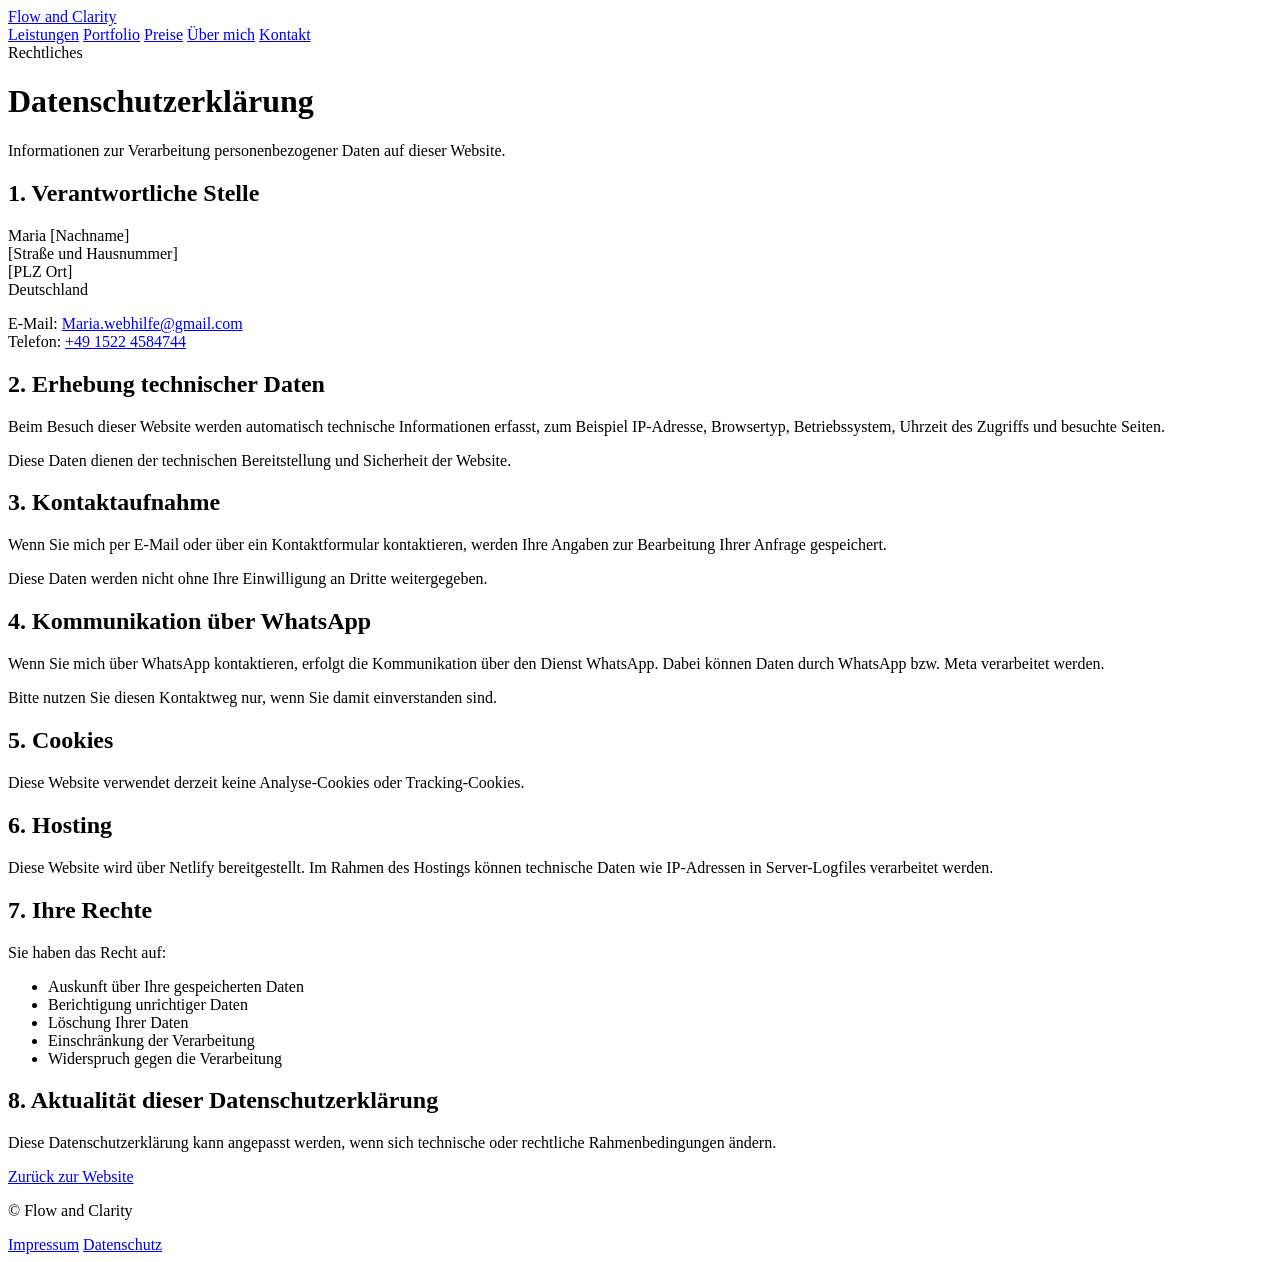
==== datenschutz.html/datenschutz.html @ b3faf334 "add stylish impressum und datenschutz pages" ====
<!DOCTYPE html>
<html lang="de">
<head>
  <meta charset="UTF-8" />
  <meta name="viewport" content="width=device-width, initial-scale=1.0" />
  <title>Datenschutz | Flow and Clarity</title>
  <link href="https://fonts.googleapis.com/css2?family=Inter:wght@400;600;700;800&display=swap" rel="stylesheet">
  <link rel="stylesheet" href="style.css" />
</head>
<body>

  <header class="header">
    <div class="container header__inner">
      <a href="index.html" class="logo">Flow and Clarity</a>

      <nav class="nav">
        <a href="index.html#services">Leistungen</a>
        <a href="index.html#portfolio">Portfolio</a>
        <a href="index.html#pricing">Preise</a>
        <a href="index.html#about">Über mich</a>
        <a href="index.html#contact">Kontakt</a>
      </nav>
    </div>
  </header>

  <main class="legal-page">
    <div class="container legal-page__wrap">
      <div class="legal-hero">
        <span class="legal-hero__badge">Rechtliches</span>
        <h1>Datenschutzerklärung</h1>
        <p>
          Informationen zur Verarbeitung personenbezogener Daten auf dieser Website.
        </p>
      </div>

      <div class="legal-card">
        <h2>1. Verantwortliche Stelle</h2>
        <p>
          Maria [Nachname]<br>
          [Straße und Hausnummer]<br>
          [PLZ Ort]<br>
          Deutschland
        </p>
        <p>
          E-Mail: <a href="mailto:Maria.webhilfe@gmail.com">Maria.webhilfe@gmail.com</a><br>
          Telefon: <a href="tel:+4915224584744">+49 1522 4584744</a>
        </p>
      </div>

      <div class="legal-card">
        <h2>2. Erhebung technischer Daten</h2>
        <p>
          Beim Besuch dieser Website werden automatisch technische Informationen erfasst,
          zum Beispiel IP-Adresse, Browsertyp, Betriebssystem, Uhrzeit des Zugriffs
          und besuchte Seiten.
        </p>
        <p>
          Diese Daten dienen der technischen Bereitstellung und Sicherheit der Website.
        </p>
      </div>

      <div class="legal-card">
        <h2>3. Kontaktaufnahme</h2>
        <p>
          Wenn Sie mich per E-Mail oder über ein Kontaktformular kontaktieren,
          werden Ihre Angaben zur Bearbeitung Ihrer Anfrage gespeichert.
        </p>
        <p>
          Diese Daten werden nicht ohne Ihre Einwilligung an Dritte weitergegeben.
        </p>
      </div>

      <div class="legal-card">
        <h2>4. Kommunikation über WhatsApp</h2>
        <p>
          Wenn Sie mich über WhatsApp kontaktieren, erfolgt die Kommunikation über den Dienst
          WhatsApp. Dabei können Daten durch WhatsApp bzw. Meta verarbeitet werden.
        </p>
        <p>
          Bitte nutzen Sie diesen Kontaktweg nur, wenn Sie damit einverstanden sind.
        </p>
      </div>

      <div class="legal-card">
        <h2>5. Cookies</h2>
        <p>
          Diese Website verwendet derzeit keine Analyse-Cookies oder Tracking-Cookies.
        </p>
      </div>

      <div class="legal-card">
        <h2>6. Hosting</h2>
        <p>
          Diese Website wird über Netlify bereitgestellt. Im Rahmen des Hostings können
          technische Daten wie IP-Adressen in Server-Logfiles verarbeitet werden.
        </p>
      </div>

      <div class="legal-card">
        <h2>7. Ihre Rechte</h2>
        <p>
          Sie haben das Recht auf:
        </p>
        <ul class="legal-list">
          <li>Auskunft über Ihre gespeicherten Daten</li>
          <li>Berichtigung unrichtiger Daten</li>
          <li>Löschung Ihrer Daten</li>
          <li>Einschränkung der Verarbeitung</li>
          <li>Widerspruch gegen die Verarbeitung</li>
        </ul>
      </div>

      <div class="legal-card">
        <h2>8. Aktualität dieser Datenschutzerklärung</h2>
        <p>
          Diese Datenschutzerklärung kann angepasst werden, wenn sich technische oder rechtliche
          Rahmenbedingungen ändern.
        </p>
      </div>

      <div class="legal-back">
        <a href="index.html" class="btn btn--soft">Zurück zur Website</a>
      </div>
    </div>
  </main>

  <footer class="footer">
    <div class="container">
      <p>© Flow and Clarity</p>
      <div class="footer-links">
        <a href="impressum.html">Impressum</a>
        <a href="datenschutz.html">Datenschutz</a>
      </div>
    </div>
  </footer>

</body>
</html>
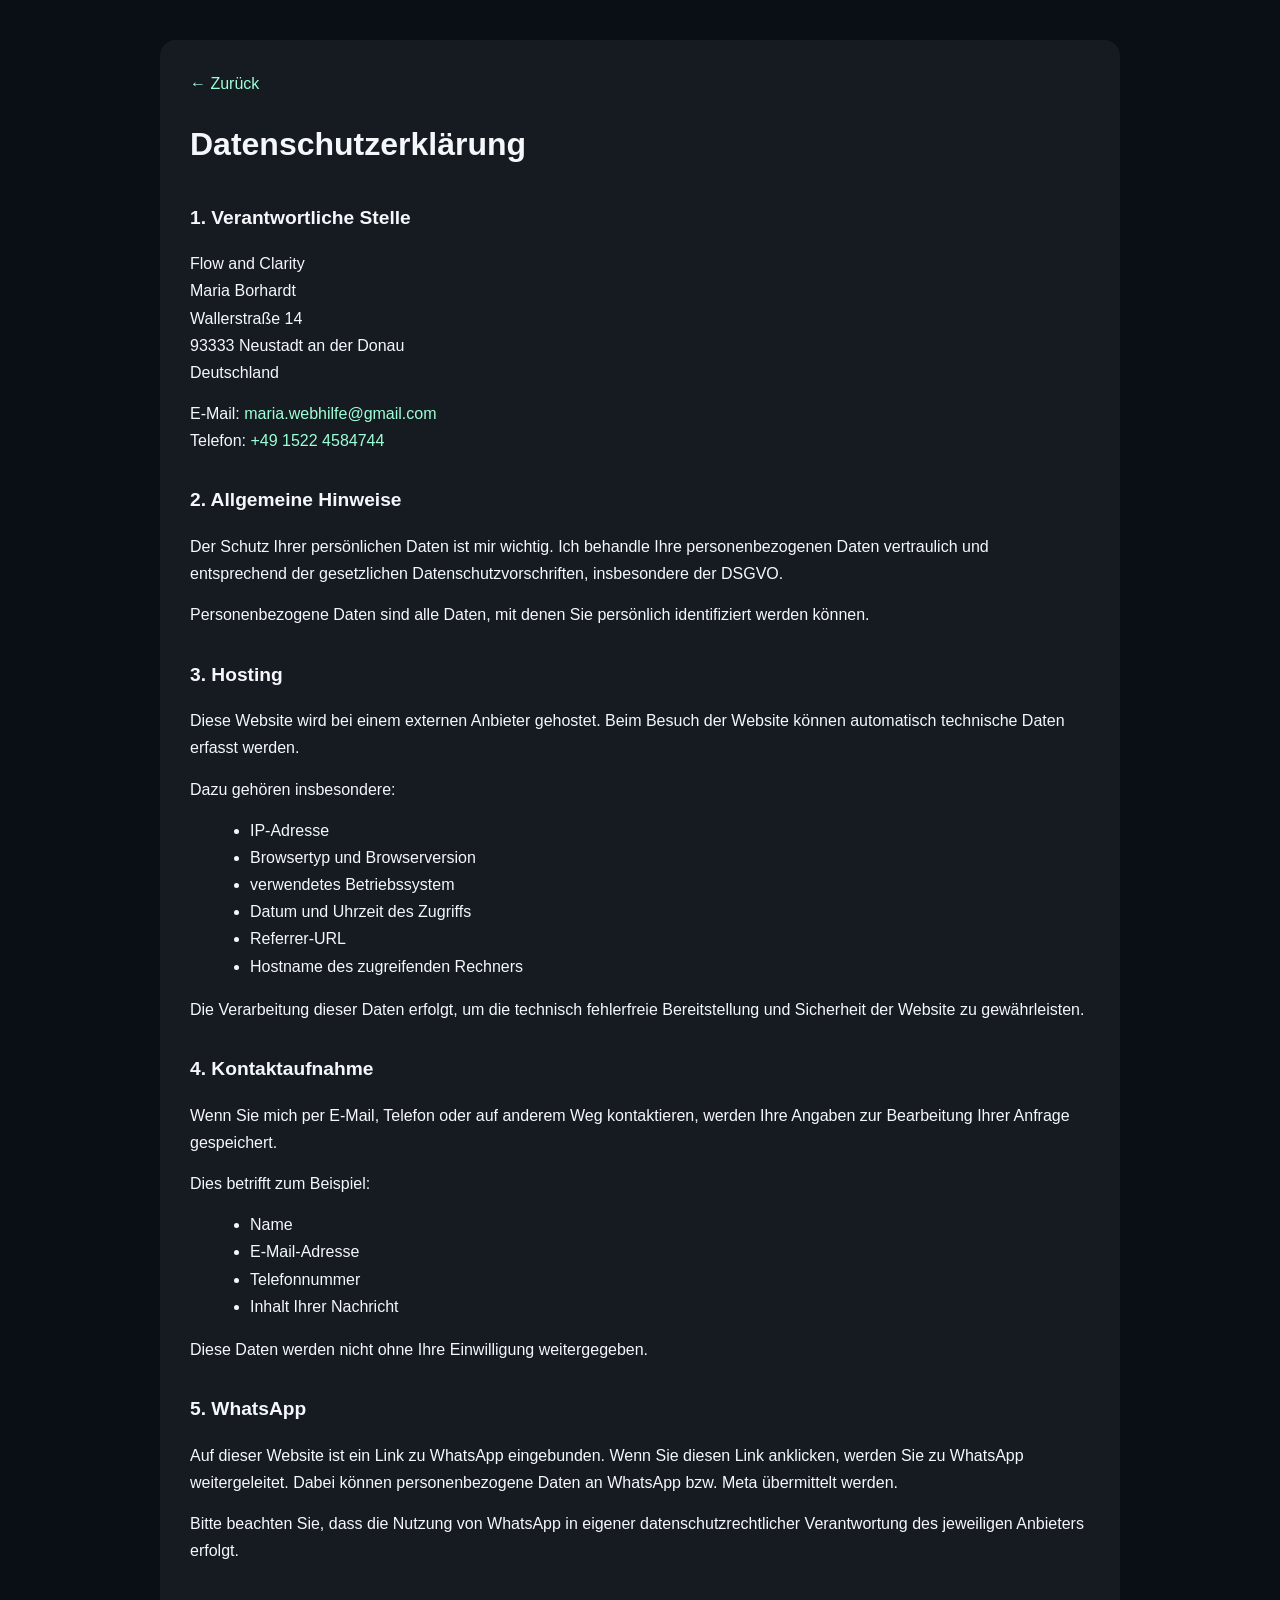
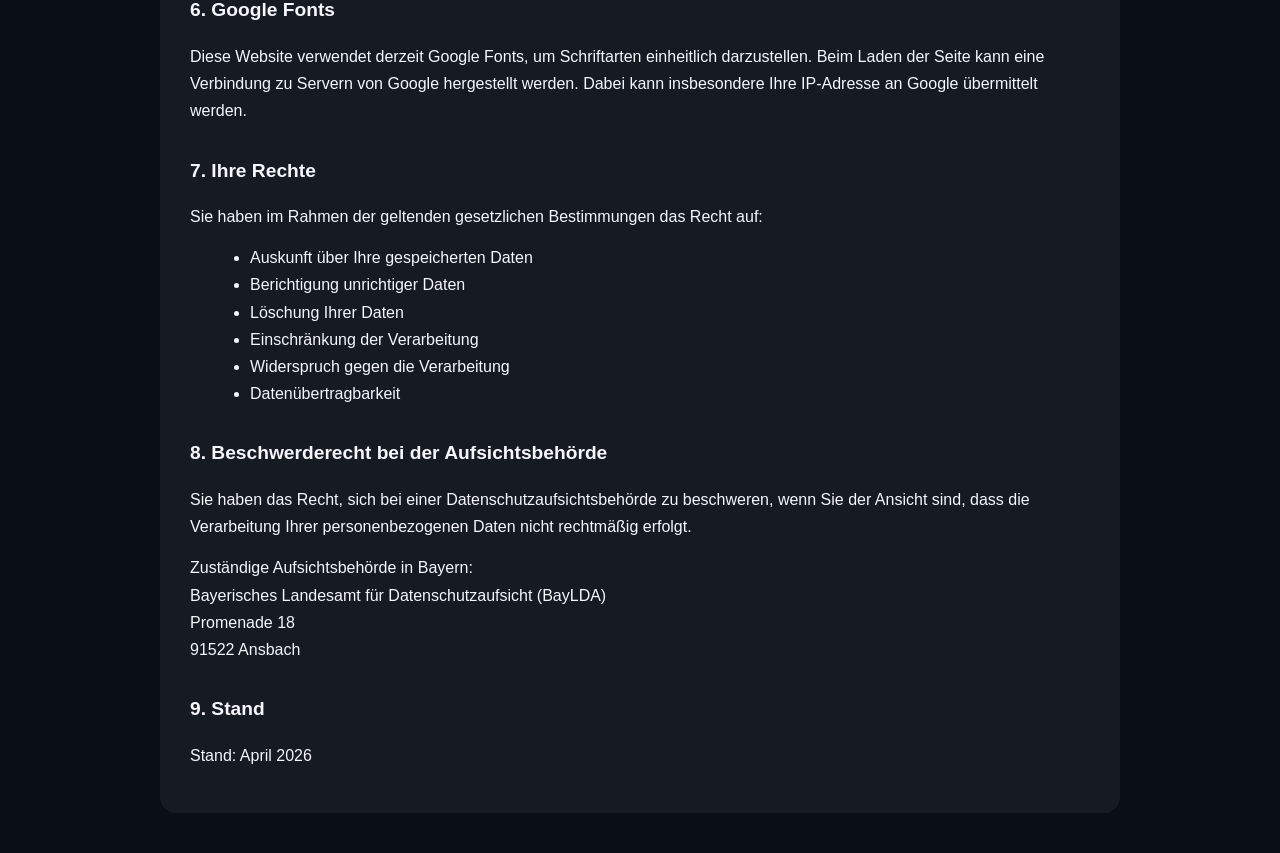
==== commit fda870af: "datenschutz + impressum" ====
--- a/datenschutz.html/datenschutz.html
+++ b/datenschutz.html/datenschutz.html
@@ -3,136 +3,168 @@
 <head>
   <meta charset="UTF-8" />
   <meta name="viewport" content="width=device-width, initial-scale=1.0" />
-  <title>Datenschutz | Flow and Clarity</title>
-  <link href="https://fonts.googleapis.com/css2?family=Inter:wght@400;600;700;800&display=swap" rel="stylesheet">
-  <link rel="stylesheet" href="style.css" />
+  <title>Datenschutzerklärung | Flow and Clarity</title>
+  <style>
+    body {
+      margin: 0;
+      font-family: Arial, sans-serif;
+      background: #0a0f16;
+      color: #f5f7fb;
+      line-height: 1.7;
+      padding: 40px 20px;
+    }
+
+    .wrap {
+      max-width: 900px;
+      margin: 0 auto;
+      background: rgba(255,255,255,0.05);
+      border-radius: 16px;
+      padding: 30px;
+    }
+
+    h1 {
+      margin-top: 0;
+    }
+
+    h2 {
+      margin-top: 30px;
+      font-size: 1.2rem;
+    }
+
+    a {
+      color: #9effd6;
+      text-decoration: none;
+    }
+
+    a:hover {
+      text-decoration: underline;
+    }
+
+    .back {
+      display: inline-block;
+      margin-bottom: 20px;
+    }
+
+    ul {
+      margin: 0 0 16px 20px;
+    }
+
+    p {
+      margin: 0 0 14px;
+    }
+  </style>
 </head>
 <body>
+  <div class="wrap">
+    <a href="index.html" class="back">← Zurück</a>
 
-  <header class="header">
-    <div class="container header__inner">
-      <a href="index.html" class="logo">Flow and Clarity</a>
+    <h1>Datenschutzerklärung</h1>
 
-      <nav class="nav">
-        <a href="index.html#services">Leistungen</a>
-        <a href="index.html#portfolio">Portfolio</a>
-        <a href="index.html#pricing">Preise</a>
-        <a href="index.html#about">Über mich</a>
-        <a href="index.html#contact">Kontakt</a>
-      </nav>
-    </div>
-  </header>
+    <h2>1. Verantwortliche Stelle</h2>
+    <p>
+      Flow and Clarity<br />
+      Maria Borhardt<br />
+      Wallerstraße 14<br />
+      93333 Neustadt an der Donau<br />
+      Deutschland
+    </p>
+    <p>
+      E-Mail:
+      <a href="mailto:maria.webhilfe@gmail.com">maria.webhilfe@gmail.com</a><br />
+      Telefon:
+      <a href="tel:+4915224584744">+49 1522 4584744</a>
+    </p>
 
-  <main class="legal-page">
-    <div class="container legal-page__wrap">
-      <div class="legal-hero">
-        <span class="legal-hero__badge">Rechtliches</span>
-        <h1>Datenschutzerklärung</h1>
-        <p>
-          Informationen zur Verarbeitung personenbezogener Daten auf dieser Website.
-        </p>
-      </div>
+    <h2>2. Allgemeine Hinweise</h2>
+    <p>
+      Der Schutz Ihrer persönlichen Daten ist mir wichtig.
+      Ich behandle Ihre personenbezogenen Daten vertraulich und entsprechend
+      der gesetzlichen Datenschutzvorschriften, insbesondere der DSGVO.
+    </p>
+    <p>
+      Personenbezogene Daten sind alle Daten, mit denen Sie persönlich
+      identifiziert werden können.
+    </p>
 
-      <div class="legal-card">
-        <h2>1. Verantwortliche Stelle</h2>
-        <p>
-          Maria [Nachname]<br>
-          [Straße und Hausnummer]<br>
-          [PLZ Ort]<br>
-          Deutschland
-        </p>
-        <p>
-          E-Mail: <a href="mailto:Maria.webhilfe@gmail.com">Maria.webhilfe@gmail.com</a><br>
-          Telefon: <a href="tel:+4915224584744">+49 1522 4584744</a>
-        </p>
-      </div>
+    <h2>3. Hosting</h2>
+    <p>
+      Diese Website wird bei einem externen Anbieter gehostet.
+      Beim Besuch der Website können automatisch technische Daten erfasst werden.
+    </p>
+    <p>Dazu gehören insbesondere:</p>
+    <ul>
+      <li>IP-Adresse</li>
+      <li>Browsertyp und Browserversion</li>
+      <li>verwendetes Betriebssystem</li>
+      <li>Datum und Uhrzeit des Zugriffs</li>
+      <li>Referrer-URL</li>
+      <li>Hostname des zugreifenden Rechners</li>
+    </ul>
+    <p>
+      Die Verarbeitung dieser Daten erfolgt, um die technisch fehlerfreie
+      Bereitstellung und Sicherheit der Website zu gewährleisten.
+    </p>
 
-      <div class="legal-card">
-        <h2>2. Erhebung technischer Daten</h2>
-        <p>
-          Beim Besuch dieser Website werden automatisch technische Informationen erfasst,
-          zum Beispiel IP-Adresse, Browsertyp, Betriebssystem, Uhrzeit des Zugriffs
-          und besuchte Seiten.
-        </p>
-        <p>
-          Diese Daten dienen der technischen Bereitstellung und Sicherheit der Website.
-        </p>
-      </div>
+    <h2>4. Kontaktaufnahme</h2>
+    <p>
+      Wenn Sie mich per E-Mail, Telefon oder auf anderem Weg kontaktieren,
+      werden Ihre Angaben zur Bearbeitung Ihrer Anfrage gespeichert.
+    </p>
+    <p>Dies betrifft zum Beispiel:</p>
+    <ul>
+      <li>Name</li>
+      <li>E-Mail-Adresse</li>
+      <li>Telefonnummer</li>
+      <li>Inhalt Ihrer Nachricht</li>
+    </ul>
+    <p>
+      Diese Daten werden nicht ohne Ihre Einwilligung weitergegeben.
+    </p>
 
-      <div class="legal-card">
-        <h2>3. Kontaktaufnahme</h2>
-        <p>
-          Wenn Sie mich per E-Mail oder über ein Kontaktformular kontaktieren,
-          werden Ihre Angaben zur Bearbeitung Ihrer Anfrage gespeichert.
-        </p>
-        <p>
-          Diese Daten werden nicht ohne Ihre Einwilligung an Dritte weitergegeben.
-        </p>
-      </div>
+    <h2>5. WhatsApp</h2>
+    <p>
+      Auf dieser Website ist ein Link zu WhatsApp eingebunden.
+      Wenn Sie diesen Link anklicken, werden Sie zu WhatsApp weitergeleitet.
+      Dabei können personenbezogene Daten an WhatsApp bzw. Meta übermittelt werden.
+    </p>
+    <p>
+      Bitte beachten Sie, dass die Nutzung von WhatsApp in eigener
+      datenschutzrechtlicher Verantwortung des jeweiligen Anbieters erfolgt.
+    </p>
 
-      <div class="legal-card">
-        <h2>4. Kommunikation über WhatsApp</h2>
-        <p>
-          Wenn Sie mich über WhatsApp kontaktieren, erfolgt die Kommunikation über den Dienst
-          WhatsApp. Dabei können Daten durch WhatsApp bzw. Meta verarbeitet werden.
-        </p>
-        <p>
-          Bitte nutzen Sie diesen Kontaktweg nur, wenn Sie damit einverstanden sind.
-        </p>
-      </div>
+    <h2>6. Google Fonts</h2>
+    <p>
+      Diese Website verwendet derzeit Google Fonts, um Schriftarten einheitlich darzustellen.
+      Beim Laden der Seite kann eine Verbindung zu Servern von Google hergestellt werden.
+      Dabei kann insbesondere Ihre IP-Adresse an Google übermittelt werden.
+    </p>
 
-      <div class="legal-card">
-        <h2>5. Cookies</h2>
-        <p>
-          Diese Website verwendet derzeit keine Analyse-Cookies oder Tracking-Cookies.
-        </p>
-      </div>
+    <h2>7. Ihre Rechte</h2>
+    <p>Sie haben im Rahmen der geltenden gesetzlichen Bestimmungen das Recht auf:</p>
+    <ul>
+      <li>Auskunft über Ihre gespeicherten Daten</li>
+      <li>Berichtigung unrichtiger Daten</li>
+      <li>Löschung Ihrer Daten</li>
+      <li>Einschränkung der Verarbeitung</li>
+      <li>Widerspruch gegen die Verarbeitung</li>
+      <li>Datenübertragbarkeit</li>
+    </ul>
 
-      <div class="legal-card">
-        <h2>6. Hosting</h2>
-        <p>
-          Diese Website wird über Netlify bereitgestellt. Im Rahmen des Hostings können
-          technische Daten wie IP-Adressen in Server-Logfiles verarbeitet werden.
-        </p>
-      </div>
+    <h2>8. Beschwerderecht bei der Aufsichtsbehörde</h2>
+    <p>
+      Sie haben das Recht, sich bei einer Datenschutzaufsichtsbehörde zu beschweren,
+      wenn Sie der Ansicht sind, dass die Verarbeitung Ihrer personenbezogenen Daten
+      nicht rechtmäßig erfolgt.
+    </p>
+    <p>
+      Zuständige Aufsichtsbehörde in Bayern:<br />
+      Bayerisches Landesamt für Datenschutzaufsicht (BayLDA)<br />
+      Promenade 18<br />
+      91522 Ansbach
+    </p>
 
-      <div class="legal-card">
-        <h2>7. Ihre Rechte</h2>
-        <p>
-          Sie haben das Recht auf:
-        </p>
-        <ul class="legal-list">
-          <li>Auskunft über Ihre gespeicherten Daten</li>
-          <li>Berichtigung unrichtiger Daten</li>
-          <li>Löschung Ihrer Daten</li>
-          <li>Einschränkung der Verarbeitung</li>
-          <li>Widerspruch gegen die Verarbeitung</li>
-        </ul>
-      </div>
-
-      <div class="legal-card">
-        <h2>8. Aktualität dieser Datenschutzerklärung</h2>
-        <p>
-          Diese Datenschutzerklärung kann angepasst werden, wenn sich technische oder rechtliche
-          Rahmenbedingungen ändern.
-        </p>
-      </div>
-
-      <div class="legal-back">
-        <a href="index.html" class="btn btn--soft">Zurück zur Website</a>
-      </div>
-    </div>
-  </main>
-
-  <footer class="footer">
-    <div class="container">
-      <p>© Flow and Clarity</p>
-      <div class="footer-links">
-        <a href="impressum.html">Impressum</a>
-        <a href="datenschutz.html">Datenschutz</a>
-      </div>
-    </div>
-  </footer>
-
+    <h2>9. Stand</h2>
+    <p>Stand: April 2026</p>
+  </div>
 </body>
 </html>
